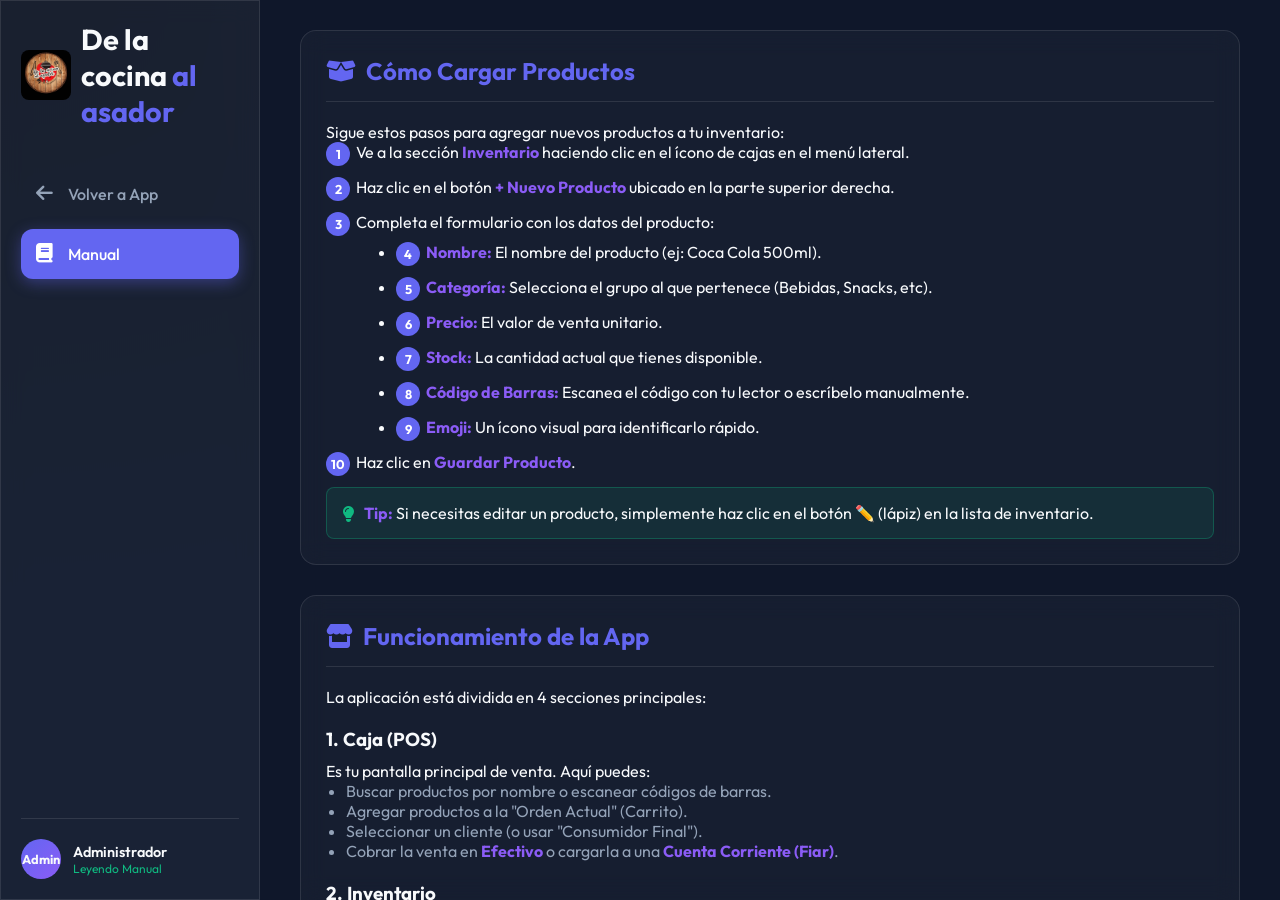
==== manual.html @ 04a10023 "Add files via upload" ====
<!DOCTYPE html>
<html lang="es">

<head>
    <meta charset="UTF-8">
    <meta name="viewport" content="width=device-width, initial-scale=1.0">
    <title>Manual de Usuario - De la cocina al asador</title>
    <!-- Fonts -->
    <link rel="preconnect" href="https://fonts.googleapis.com">
    <link rel="preconnect" href="https://fonts.gstatic.com" crossorigin>
    <link href="https://fonts.googleapis.com/css2?family=Outfit:wght@300;400;500;600;700&display=swap" rel="stylesheet">
    <!-- Icons -->
    <link rel="stylesheet" href="https://cdnjs.cloudflare.com/ajax/libs/font-awesome/6.4.0/css/all.min.css">
    <link rel="stylesheet" href="style.css">
    <style>
        .manual-container {
            padding: 30px;
            max-width: 1000px;
            margin: 0 auto;
            overflow-y: auto;
            height: 100vh;
        }

        .manual-section {
            background: rgba(255, 255, 255, 0.03);
            border: 1px solid var(--glass-border);
            border-radius: 16px;
            padding: 25px;
            margin-bottom: 30px;
        }

        .manual-header {
            margin-bottom: 20px;
            padding-bottom: 15px;
            border-bottom: 1px solid var(--glass-border);
        }

        .manual-header h2 {
            display: flex;
            align-items: center;
            gap: 10px;
            color: var(--primary-color);
        }

        .step-list {
            list-style: none;
            counter-reset: manual-counter;
        }

        .step-list li {
            position: relative;
            padding-left: 30px;
            margin-bottom: 15px;
            color: var(--text-main);
        }

        .step-list li::before {
            counter-increment: manual-counter;
            content: counter(manual-counter);
            position: absolute;
            left: 0;
            top: 0;
            width: 24px;
            height: 24px;
            background: var(--primary-color);
            color: white;
            border-radius: 50%;
            display: flex;
            align-items: center;
            justify-content: center;
            font-size: 0.8rem;
            font-weight: bold;
        }

        h3 {
            color: var(--text-main);
            margin-top: 20px;
            margin-bottom: 10px;
        }

        strong {
            color: var(--accent-color);
        }

        .back-btn {
            display: inline-flex;
            align-items: center;
            gap: 8px;
            padding: 10px 20px;
            background: var(--glass-bg);
            border: 1px solid var(--glass-border);
            border-radius: 8px;
            color: var(--text-main);
            text-decoration: none;
            margin-bottom: 20px;
            transition: all 0.3s;
        }

        .back-btn:hover {
            background: var(--primary-color);
            border-color: var(--primary-color);
        }

        .tip-box {
            background: rgba(16, 185, 129, 0.1);
            border: 1px solid rgba(16, 185, 129, 0.3);
            border-radius: 8px;
            padding: 15px;
            margin-top: 15px;
            display: flex;
            gap: 10px;
        }

        .tip-box i {
            color: var(--success-color);
            margin-top: 3px;
        }

        .alert-box {
            background: rgba(239, 68, 68, 0.1);
            border: 1px solid rgba(239, 68, 68, 0.3);
            border-radius: 8px;
            padding: 15px;
            margin-top: 15px;
            display: flex;
            gap: 10px;
        }

        .alert-box i {
            color: #ef4444;
            margin-top: 3px;
        }
    </style>
</head>

<body>

    <div class="app-container">
        <!-- Sidebar Navigation (Simplified for Manual) -->
        <nav class="sidebar glass">
            <div class="logo">
                <img src="Logo de De la cocina al asador.png" alt="De la cocina al asador Logo" class="logo-img">
                <h2>De la cocina <span class="highlight">al asador</span></h2>
            </div>

            <ul class="nav-links">
                <li onclick="window.location.href='index.html'">
                    <i class="fa-solid fa-arrow-left"></i>
                    <span>Volver a App</span>
                </li>
                <li class="active">
                    <i class="fa-solid fa-book"></i>
                    <span>Manual</span>
                </li>
            </ul>

            <div class="user-profile">
                <div class="avatar">Admin</div>
                <div class="info">
                    <span class="name">Administrador</span>
                    <span class="status">Leyendo Manual</span>
                </div>
            </div>
        </nav>

        <!-- Main Content Area -->
        <main class="main-content" style="padding: 0;">
            <div class="manual-container custom-scroll">

                <!-- Section 1: Cargar Productos -->
                <div class="manual-section glass">
                    <div class="manual-header">
                        <h2><i class="fa-solid fa-box-open"></i> Cómo Cargar Productos</h2>
                    </div>
                    <p>Sigue estos pasos para agregar nuevos productos a tu inventario:</p>
                    <ol class="step-list">
                        <li>Ve a la sección <strong>Inventario</strong> haciendo clic en el ícono de cajas en el menú
                            lateral.</li>
                        <li>Haz clic en el botón <strong>+ Nuevo Producto</strong> ubicado en la parte superior derecha.
                        </li>
                        <li>Completa el formulario con los datos del producto:
                            <ul
                                style="list-style: disc; margin-left: 40px; margin-top: 10px; color: var(--text-muted);">
                                <li><strong>Nombre:</strong> El nombre del producto (ej: Coca Cola 500ml).</li>
                                <li><strong>Categoría:</strong> Selecciona el grupo al que pertenece (Bebidas, Snacks,
                                    etc).</li>
                                <li><strong>Precio:</strong> El valor de venta unitario.</li>
                                <li><strong>Stock:</strong> La cantidad actual que tienes disponible.</li>
                                <li><strong>Código de Barras:</strong> Escanea el código con tu lector o escríbelo
                                    manualmente.</li>
                                <li><strong>Emoji:</strong> Un ícono visual para identificarlo rápido.</li>
                            </ul>
                        </li>
                        <li>Haz clic en <strong>Guardar Producto</strong>.</li>
                    </ol>
                    <div class="tip-box">
                        <i class="fa-solid fa-lightbulb"></i>
                        <p><strong>Tip:</strong> Si necesitas editar un producto, simplemente haz clic en el botón ✏️
                            (lápiz) en la lista de inventario.</p>
                    </div>
                </div>

                <!-- Section 2: Funcionamiento General -->
                <div class="manual-section glass">
                    <div class="manual-header">
                        <h2><i class="fa-solid fa-store"></i> Funcionamiento de la App</h2>
                    </div>
                    <p>La aplicación está dividida en 4 secciones principales:</p>

                    <h3>1. Caja (POS)</h3>
                    <p>Es tu pantalla principal de venta. Aquí puedes:</p>
                    <ul style="list-style: disc; margin-left: 20px; color: var(--text-muted); margin-bottom: 15px;">
                        <li>Buscar productos por nombre o escanear códigos de barras.</li>
                        <li>Agregar productos a la "Orden Actual" (Carrito).</li>
                        <li>Seleccionar un cliente (o usar "Consumidor Final").</li>
                        <li>Cobrar la venta en <strong>Efectivo</strong> o cargarla a una <strong>Cuenta Corriente
                                (Fiar)</strong>.</li>
                    </ul>

                    <h3>2. Inventario</h3>
                    <p>Administra todos tus productos, controla el stock y actualiza precios.</p>

                    <h3>3. Ventas</h3>
                    <p>Revisa el historial de todas las transacciones realizadas. Puedes exportar esta información a
                        Excel para tu contabilidad.</p>

                    <h3>4. Clientes</h3>
                    <p>Gestiona tu lista de clientes y sus deudas. Aquí puedes ver quién te debe dinero y registrar los
                        pagos (saldar deuda).</p>
                </div>

                <!-- Section 3: Lector de Códigos de Barras -->
                <div class="manual-section glass">
                    <div class="manual-header">
                        <h2><i class="fa-solid fa-barcode"></i> Conectar y Usar Lector de Códigos</h2>
                    </div>

                    <h3>Configuración Inicial</h3>
                    <p>De la cocina al asador es compatible con la mayoría de lectores USB y Bluetooth. Funcionan como un "teclado",
                        escribiendo automáticamente los números del código.</p>

                    <strong style="display:block; margin-top: 15px;">Paso 1: Conectar</strong>
                    <p>Conecta el lector a un puerto USB de tu computadora. Windows lo reconocerá automáticamente.
                        Debería hacer un "beep" de confirmación.</p>

                    <strong style="display:block; margin-top: 15px;">Paso 2: Asignar Códigos</strong>
                    <p>Para que el sistema reconozca tus productos, debes guardarles su código de barras primero:</p>
                    <ol class="step-list">
                        <li>Ve a <strong>Inventario</strong> > <strong>Nuevo Producto</strong> (o editar uno existente).
                        </li>
                        <li>Haz clic en el campo "Código de Barras".</li>
                        <li>Escanea el producto con el lector. El número aparecerá automáticamente.</li>
                        <li>Guarda el producto.</li>
                    </ol>

                    <h3>Cómo Vender con el Lector</h3>
                    <ol class="step-list">
                        <li>Ve a la sección <strong>Caja</strong>.</li>
                        <li>Asegúrate de estar en la pantalla principal. Puedes hacer clic en el campo que dice
                            "Escanear código de barras...", aunque el sistema suele detectarlo solo.</li>
                        <li>¡Apunta y dispara! Escanea los productos que el cliente trae.</li>
                        <li>Se agregarán automáticamente al carrito a la derecha.</li>
                        <li>Si un producto no está cargado, el borde se pondrá rojo para avisarte.</li>
                    </ol>

                    <div class="alert-box">
                        <i class="fa-solid fa-triangle-exclamation"></i>
                        <div>
                            <strong>Problemas comunes:</strong>
                            <p>Si el lector no escribe nada, asegúrete de que esté bien conectado. Abre un Bloc de Notas
                                y prueba escanear allí. Si aparecen números, el lector funciona bien.</p>
                        </div>
                    </div>
                </div>

            </div>
        </main>
    </div>

</body>

</html>
---- style.css ----
:root {
    --bg-dark: #0f172a;
    --bg-darker: #020617;
    --glass-bg: rgba(30, 41, 59, 0.7);
    --glass-border: rgba(255, 255, 255, 0.1);
    --primary-color: #6366f1;
    /* Indigo */
    --accent-color: #8b5cf6;
    /* Violet */
    --success-color: #10b981;
    --text-main: #f8fafc;
    --text-muted: #94a3b8;
    --card-hover: rgba(255, 255, 255, 0.05);
    --font-main: 'Outfit', sans-serif;
}

* {
    margin: 0;
    padding: 0;
    box-sizing: border-box;
}

body {
    font-family: var(--font-main);
    background-color: var(--bg-dark);

    background-image:
        radial-gradient(at 0% 0%, hsla(253, 16%, 7%, 1) 0, transparent 50%),
        radial-gradient(at 50% 0%, hsla(225, 39%, 30%, 1) 0, transparent 50%),
        radial-gradient(at 100% 0%, hsla(339, 49%, 30%, 1) 0, transparent 50%);
    color: var(--text-main);
    height: 100vh;
    overflow: hidden;
}

@media (max-width: 900px) {
    body {
        height: 100vh !important;
        overflow: hidden !important;
    }

    .app-container {
        height: 100vh !important;
    }

    .main-content {
        overflow: hidden !important;
        height: 100vh !important;
    }

    section {
        height: 100% !important;
        min-height: 0 !important;
    }

    section.active-section {
        overflow-y: auto !important;
        -webkit-overflow-scrolling: touch;
        padding-bottom: 40px;
    }

    #cash-closure {
        overflow-y: auto !important;
    }

    #cash-closure .table-container {
        flex: none !important;
        min-height: auto !important;
        overflow-y: visible !important;
        overflow-x: auto !important;
    }

    #cash-closure::-webkit-scrollbar {
        width: 10px;
    }

    #cash-closure::-webkit-scrollbar-thumb {
        background: rgba(255, 255, 255, 0.18);
        border-radius: 10px;
    }
}

/* --- Layout --- */
.app-container {
    display: flex;
    height: 100vh;
    width: 100vw;
}

/* --- Glass Effect Utility --- */
.glass {
    background: var(--glass-bg);
    backdrop-filter: blur(12px);
    -webkit-backdrop-filter: blur(12px);
    border: 1px solid var(--glass-border);
}

.glass-card-small {
    background: rgba(255, 255, 255, 0.05);
    backdrop-filter: blur(5px);
    border: 1px solid var(--glass-border);
    padding: 15px;
    border-radius: 12px;
    display: flex;
    flex-direction: column;
    align-items: center;
    justify-content: center;
}

/* --- Sidebar --- */
.sidebar {
    width: 260px;
    height: 100%;
    display: flex;
    flex-direction: column;
    padding: 20px;
    border-right: 1px solid var(--glass-border);
    z-index: 10;
    flex-shrink: 0;
}

.logo {
    display: flex;
    align-items: center;
    gap: 10px;
    margin-bottom: 40px;
    font-size: 1.2rem;
}

.logo-img {
    height: 50px;
    width: auto;
    border-radius: 8px;
    object-fit: contain;
}

.neon-icon {
    color: var(--primary-color);
    text-shadow: 0 0 10px var(--primary-color);
    font-size: 1.5rem;
}

.highlight {
    color: var(--primary-color);
    font-weight: 700;
}

.nav-links {
    list-style: none;
    flex: 1;
}

.nav-links li {
    padding: 15px;
    margin-bottom: 10px;
    border-radius: 12px;
    cursor: pointer;
    transition: all 0.3s ease;
    display: flex;
    align-items: center;
    gap: 15px;
    color: var(--text-muted);
    font-weight: 500;
}

.nav-links li:hover,
.nav-links li.active {
    background: var(--primary-color);
    color: white;
    box-shadow: 0 4px 15px rgba(99, 102, 241, 0.4);
}

.nav-links li i {
    font-size: 1.2rem;
}

.user-profile {
    display: flex;
    align-items: center;
    gap: 12px;
    padding-top: 20px;
    border-top: 1px solid var(--glass-border);
}

.avatar {
    width: 40px;
    height: 40px;
    background: linear-gradient(135deg, var(--primary-color), var(--accent-color));
    border-radius: 50%;
    display: flex;
    align-items: center;
    justify-content: center;
    font-size: 0.8rem;
    font-weight: bold;
}

.info {
    display: flex;
    flex-direction: column;
}

.info .name {
    font-size: 0.9rem;
    font-weight: 600;
}

.info .status {
    font-size: 0.75rem;
    color: var(--success-color);
}

/* --- Main Content --- */
.main-content {
    flex: 1;
    position: relative;
    overflow: hidden;
    padding: 20px;
    display: flex;
    flex-direction: column;
    background-color: var(--bg-dark);
}

section {
    display: none;
    height: 100%;
    flex-direction: column;
    animation: fadeIn 0.4s ease-in-out;
}

section.active-section {
    display: flex;
}

/* Ensure hidden sections are definitely hidden (redundant but safe) */
.hidden-section {
    display: none !important;
}

@keyframes fadeIn {
    from {
        opacity: 0;
        transform: translateY(10px);
    }

    to {
        opacity: 1;
        transform: translateY(0);
    }
}

/* --- Top Bar --- */
.top-bar {
    display: flex;
    justify-content: space-between;
    align-items: center;
    padding: 15px 25px;
    border-radius: 16px;
    margin-bottom: 20px;
}

.header-left {
    display: flex;
    flex-direction: column;
    gap: 10px;
}

.action-buttons {
    display: flex;
    flex-wrap: wrap;
    gap: 10px;
}

.cash-closure-grid {
    display: grid;
    grid-template-columns: 1fr 1fr;
    gap: 18px;
}

@media (max-width: 900px) {
    .cash-closure-grid {
        grid-template-columns: 1fr;
    }
}

.closure-summary {
    display: flex;
    flex-direction: column;
    gap: 10px;
}

.closure-row {
    display: flex;
    justify-content: space-between;
    gap: 14px;
    padding: 8px 10px;
    border-radius: 10px;
    background: rgba(255, 255, 255, 0.04);
    border: 1px solid rgba(255, 255, 255, 0.06);
}

.client-credit-history {
    margin-bottom: 12px;
    padding: 12px;
    border-radius: 12px;
    background: rgba(255, 255, 255, 0.04);
    border: 1px solid rgba(255, 255, 255, 0.08);
}

.client-credit-history h4 {
    font-size: 0.9rem;
    margin-bottom: 8px;
    color: var(--text-main);
}

.client-credit-history .credit-sale {
    padding: 8px 10px;
    border-radius: 10px;
    background: rgba(0, 0, 0, 0.18);
    border: 1px solid rgba(255, 255, 255, 0.06);
    margin-bottom: 8px;
}

.client-credit-history .credit-sale:last-child {
    margin-bottom: 0;
}

.client-credit-history .credit-sale .meta {
    display: flex;
    justify-content: space-between;
    gap: 10px;
    color: var(--text-muted);
    font-size: 0.75rem;
    margin-bottom: 4px;
}

.client-credit-history .credit-sale .items {
    font-size: 0.8rem;
    color: var(--text-main);
}

.btn-small {
    background: rgba(255, 255, 255, 0.1);
    border: 1px solid var(--glass-border);
    color: var(--text-main);
    padding: 5px 12px;
    border-radius: 6px;
    cursor: pointer;
    font-size: 0.8rem;
    display: flex;
    align-items: center;
    gap: 6px;
    transition: all 0.2s;
}

.btn-small:hover {
    background: var(--primary-color);
    border-color: var(--primary-color);
}

.search-bar {
    background: rgba(255, 255, 255, 0.05);
    border-radius: 8px;
    padding: 8px 15px;
    display: flex;
    align-items: center;
    width: 400px;
}

.search-bar i {
    color: var(--text-muted);
    margin-right: 10px;
}

.search-bar input {
    background: transparent;
    border: none;
    color: var(--text-main);
    width: 100%;
    outline: none;
    font-family: var(--font-main);
    font-size: 1rem;
}

/* Barcode Scanner */
.barcode-scanner {
    background: rgba(139, 92, 246, 0.1);
    border: 2px solid rgba(139, 92, 246, 0.3);
    border-radius: 8px;
    padding: 8px 15px;
    display: flex;
    align-items: center;
    width: 300px;
    transition: all 0.3s ease;
}

.barcode-scanner:focus-within {
    border-color: var(--accent-color);
    box-shadow: 0 0 15px rgba(139, 92, 246, 0.3);
}

.barcode-scanner i {
    color: var(--accent-color);
    margin-right: 10px;
    font-size: 1.1rem;
}

.barcode-scanner input {
    background: transparent;
    border: none;
    color: var(--text-main);
    width: 100%;
    outline: none;
    font-family: var(--font-main);
    font-size: 1rem;
}

.barcode-scanner input::placeholder {
    color: rgba(139, 92, 246, 0.6);
}

.date-time {
    font-weight: 600;
    color: var(--text-muted);
}

/* --- POS Layout --- */
.pos-layout {
    display: flex;
    gap: 20px;
    flex: 1;
    /* Fill remaining space */
    min-height: 0;
    /* Allow scrolling inside children */
    overflow: hidden;
}

/* --- Products Grid --- */
.products-grid-container {
    flex: 2;
    display: flex;
    flex-direction: column;
    min-width: 0;
    /* Flexbox text overflow fix */
}

.category-tabs {
    display: flex;
    gap: 10px;
    margin-bottom: 15px;
    overflow-x: auto;
    padding-bottom: 5px;
}

.category-tabs .tab {
    background: rgba(255, 255, 255, 0.05);
    border: 1px solid var(--glass-border);
    color: var(--text-muted);
    padding: 8px 16px;
    border-radius: 20px;
    cursor: pointer;
    font-family: var(--font-main);
    transition: all 0.2s;
    white-space: nowrap;
}

.category-tabs .tab.active,
.category-tabs .tab:hover {
    background: var(--primary-color);
    color: white;
    border-color: var(--primary-color);
}

.products-grid {
    flex: 1;
    /* Fill remaining space in grid container */
    display: grid;
    grid-template-columns: repeat(auto-fill, minmax(160px, 1fr));
    gap: 15px;
    overflow-y: auto;
    padding-right: 5px;
    padding-bottom: 20px;
}

.product-card {
    background: rgba(255, 255, 255, 0.03);
    border: 1px solid var(--glass-border);
    border-radius: 16px;
    padding: 15px;
    display: flex;
    flex-direction: column;
    align-items: center;
    cursor: pointer;
    transition: all 0.2s ease;
    position: relative;
    overflow: visible;
    min-height: 240px;
    justify-content: flex-start;
}

.product-card:hover {
    background: rgba(255, 255, 255, 0.08);
    transform: translateY(-5px);
    box-shadow: 0 10px 20px rgba(0, 0, 0, 0.2);
    border-color: var(--primary-color);
}

.product-emoji {
    font-size: 3rem;
    margin-bottom: 8px;
    flex-shrink: 0;
}

.product-info {
    text-align: center;
    width: 100%;
    display: flex;
    flex-direction: column;
    gap: 6px;
}

.product-name {
    font-weight: 600;
    font-size: 0.95rem;
    /* Allow text wrap */
    white-space: normal;
    display: -webkit-box;
    -webkit-line-clamp: 2;
    line-clamp: 2;
    /* Show max 2 lines */
    -webkit-box-orient: vertical;
    overflow: hidden;
    line-height: 1.2;
    max-height: 2.4em;
}

.product-price {
    color: var(--success-color);
    font-weight: 700;
    font-size: 1.1rem;
    margin: 4px 0;
    flex-shrink: 0;
}

.product-stock {
    font-size: 0.75rem;
    color: var(--text-muted);
    flex-shrink: 0;
}

/* --- Cart --- */
.current-order {
    flex: 1;
    min-width: 320px;
    max-width: 450px;
    border-radius: 16px;
    padding: 20px;
    display: flex;
    flex-direction: column;
    overflow: hidden;
    /* Contain inner scroll */
}

.current-order h3 {
    margin-bottom: 15px;
    font-weight: 600;
    border-bottom: 1px solid var(--glass-border);
    padding-bottom: 10px;
}

.order-items {
    flex: 1;
    overflow-y: auto;
    margin-bottom: 15px;
}

.cart-item {
    display: flex;
    justify-content: space-between;
    align-items: center;
    background: rgba(255, 255, 255, 0.03);
    padding: 10px;
    border-radius: 10px;
    margin-bottom: 10px;
    animation: slideIn 0.3s ease;
}

@keyframes slideIn {
    from {
        opacity: 0;
        transform: translateX(-10px);
    }

    to {
        opacity: 1;
        transform: translateX(0);
    }
}

.cart-item-info {
    flex: 1;
}

.cart-item-name {
    display: block;
    font-weight: 500;
    font-size: 0.9rem;
}

.cart-item-price {
    font-size: 0.8rem;
    color: var(--text-muted);
}

.cart-item-controls {
    display: flex;
    align-items: center;
    gap: 8px;
}

.btn-qty {
    background: rgba(255, 255, 255, 0.1);
    border: none;
    color: white;
    width: 24px;
    height: 24px;
    border-radius: 6px;
    cursor: pointer;
    display: flex;
    align-items: center;
    justify-content: center;
}

.btn-qty:hover {
    background: var(--primary-color);
}

.btn-remove {
    background: rgba(239, 68, 68, 0.2);
    color: #ef4444;
}

.btn-remove:hover {
    background: #ef4444;
    color: white;
}

.order-summary {
    background: rgba(0, 0, 0, 0.2);
    border-radius: 12px;
    padding: 15px;
}

.summary-row {
    display: flex;
    justify-content: space-between;
    margin-bottom: 8px;
    font-size: 0.9rem;
    color: var(--text-muted);
}

.summary-row.total {
    font-size: 1.2rem;
    font-weight: 700;
    color: var(--text-main);
    margin-top: 10px;
    border-top: 1px dashed var(--glass-border);
    padding-top: 10px;
}

.btn-checkout {
    width: 100%;
    margin-top: 15px;
    padding: 12px;
    background: var(--success-color);
    border: none;
    border-radius: 10px;
    color: white;
    font-weight: 600;
    font-size: 1rem;
    cursor: pointer;
    transition: transform 0.2s;
    display: flex;
    align-items: center;
    justify-content: center;
    gap: 8px;
}

.btn-checkout:hover {
    transform: scale(1.02);
    box-shadow: 0 0 15px rgba(16, 185, 129, 0.4);
}

.empty-cart-msg {
    display: flex;
    flex-direction: column;
    align-items: center;
    justify-content: center;
    height: 100%;
    color: var(--text-muted);
    opacity: 0.6;
}

.empty-cart-msg i {
    font-size: 3rem;
    margin-bottom: 10px;
}

/* --- Styled Tables --- */
.table-container {
    flex: 1;
    min-height: 0;
    border-radius: 16px;
    overflow: auto;
}

.styled-table {
    width: 100%;
    border-collapse: collapse;
}

.styled-table thead tr {
    background-color: rgba(255, 255, 255, 0.05);
    text-align: left;
}

.styled-table th,
.styled-table td {
    padding: 15px 20px;
}

.styled-table th {
    font-weight: 600;
    color: var(--text-muted);
    font-size: 0.9rem;
}

.styled-table tbody tr {
    border-bottom: 1px solid rgba(255, 255, 255, 0.05);
    transition: background 0.2s;
}

.styled-table tbody tr:hover {
    background-color: rgba(255, 255, 255, 0.02);
}

/* Ensure actions column is wide enough and visible */
.styled-table td:last-child {
    white-space: nowrap;
    min-width: 140px;
    text-align: right;
}

/* --- Modals and Forms --- */
.modal {
    display: none;
    position: fixed;
    z-index: 100;
    left: 0;
    top: 0;
    width: 100%;
    height: 100%;
    background-color: rgba(0, 0, 0, 0.6);
    backdrop-filter: blur(5px);
    align-items: center;
    justify-content: center;
}

.modal-content {
    background: #1e293b;
    border-radius: 16px;
    padding: 30px;
    width: 400px;
    position: relative;
    box-shadow: 0 20px 50px rgba(0, 0, 0, 0.5);
    animation: zoomIn 0.3s;
}

@keyframes zoomIn {
    from {
        transform: scale(0.9);
        opacity: 0;
    }

    to {
        transform: scale(1);
        opacity: 1;
    }
}

.close-modal {
    position: absolute;
    right: 20px;
    top: 20px;
    font-size: 1.5rem;
    cursor: pointer;
    color: var(--text-muted);
}

.form-group {
    margin-bottom: 15px;
}

.form-group label {
    display: block;
    margin-bottom: 8px;
    font-size: 0.9rem;
    color: var(--text-muted);
}

.form-group input,
.form-group select {
    width: 100%;
    padding: 12px;
    background: rgba(255, 255, 255, 0.05);
    border: 1px solid var(--glass-border);
    border-radius: 8px;
    color: white;
    font-family: var(--font-main);
    outline: none;
}

.form-group input:focus,
.form-group select:focus {
    border-color: var(--primary-color);
}

.btn-primary {
    background: var(--primary-color);
    color: white;
    border: none;
    padding: 10px 20px;
    border-radius: 8px;
    cursor: pointer;
    font-weight: 500;
    font-family: var(--font-main);
    transition: all 0.2s;
}

.btn-primary:hover {
    background: var(--accent-color);
}

.full-width {
    width: 100%;
}

.btn-edit {
    background: rgba(99, 102, 241, 0.1);
    color: #6366f1;
    border: 1px solid rgba(99, 102, 241, 0.3);
    padding: 5px 10px;
    border-radius: 6px;
    cursor: pointer;
    margin-right: 5px;
}

.btn-edit:hover {
    background: rgba(99, 102, 241, 0.2);
}

.btn-danger {
    background: rgba(239, 68, 68, 0.1);
    color: #ef4444;
    border: 1px solid rgba(239, 68, 68, 0.3);
    padding: 5px 10px;
    border-radius: 6px;
    cursor: pointer;
}

.btn-danger:hover {
    background: rgba(239, 68, 68, 0.2);
}

/* --- Scrollbar --- */
.custom-scroll::-webkit-scrollbar {
    width: 6px;
    height: 6px;
}

.custom-scroll::-webkit-scrollbar-track {
    background: rgba(255, 255, 255, 0.02);
}

.custom-scroll::-webkit-scrollbar-thumb {
    background: rgba(255, 255, 255, 0.1);
    border-radius: 10px;
}

.custom-scroll::-webkit-scrollbar-thumb:hover {
    background: rgba(255, 255, 255, 0.2);
}

/* Stats */
.stats-cards {
    display: flex;
    gap: 15px;
}

.stat-card h4 {
    font-size: 0.8rem;
    color: var(--text-muted);
    margin-bottom: 5px;
}

.stat-card span {
    font-size: 1.2rem;
    font-weight: 700;
    color: var(--primary-color);
}

/* Mobile Floating Cart Btn (Hidden on desktop) */
.mobile-cart-btn {
    display: none;
    position: fixed;
    bottom: 20px;
    left: 5%;
    width: 90%;
    background: var(--primary-color);
    color: white;
    padding: 15px;
    border-radius: 12px;
    border: none;
    box-shadow: 0 10px 30px rgba(99, 102, 241, 0.4);
    z-index: 200;
    align-items: center;
    justify-content: space-between;
    font-weight: 600;
    font-size: 1rem;
    cursor: pointer;
    animation: slideUp 0.3s ease;
}

@keyframes slideUp {
    from {
        transform: translateY(100px);
        opacity: 0;
    }

    to {
        transform: translateY(0);
        opacity: 1;
    }
}

.cart-btn-info {
    display: flex;
    align-items: center;
    gap: 10px;
}

.cart-header-mobile {
    display: none;
    justify-content: space-between;
    align-items: center;
    margin-bottom: 20px;
    border-bottom: 1px solid var(--glass-border);
    padding-bottom: 10px;
}

.btn-close-cart {
    background: rgba(255, 255, 255, 0.1);
    border: none;
    color: white;
    width: 30px;
    height: 30px;
    border-radius: 50%;
    cursor: pointer;
}

/* --- Responsive Design --- */
@media (max-width: 1024px) {
    .sidebar {
        width: 80px;
        padding: 15px 10px;
    }

    .logo h2,
    .nav-links li span,
    .user-profile .info {
        display: none;
    }

    .logo {
        justify-content: center;
        margin-bottom: 30px;
    }

    .nav-links li {
        justify-content: center;
        padding: 15px;
    }

    .user-profile {
        justify-content: center;
    }

    .pos-layout {
        gap: 15px;
    }

    .current-order {
        min-width: 280px;
    }
}

@media (max-width: 768px) {
    .app-container {
        flex-direction: column;
    }

    .sidebar {
        width: 100%;
        height: auto;
        flex-direction: row;
        justify-content: space-between;
        align-items: center;
        padding: 10px 20px;
        border-right: none;
        border-bottom: 1px solid var(--glass-border);
    }

    .logo {
        margin-bottom: 0;
    }

    .logo h2 {
        display: block;
        font-size: 1.2rem;
    }

    .nav-links {
        display: flex;
        flex: 0;
        gap: 10px;
    }

    .nav-links li {
        padding: 10px;
        margin-bottom: 0;
    }

    .user-profile {
        display: none;
    }

    .main-content {
        padding: 10px;
    }

    .top-bar {
        padding: 5px 10px;
        margin-bottom: 5px;
        gap: 5px;
    }

    .search-bar {
        padding: 5px 10px;
        font-size: 0.9rem;
    }

    .date-time {
        display: none;
    }

    /* Hide clock on mobile to save space */

    .header-left {
        width: 100%;
    }

    .action-buttons {
        justify-content: space-between;
    }

    .search-bar {
        width: 100%;
    }

    .pos-layout {
        position: relative;
    }

    .products-grid-container {
        flex: 1;
        padding-bottom: 80px;
        /* Space for floating button */
        height: auto;
    }

    .products-grid {
        grid-template-columns: repeat(auto-fill, minmax(130px, 1fr));
        padding-bottom: 20px;
    }

    .mobile-cart-btn {
        display: flex;
    }

    /* Cart Panel as Modal/Bottom Sheet */
    .current-order {
        display: none;
        /* Hidden by default */
        position: fixed;
        bottom: 0;
        left: 0;
        top: 0;
        width: 100%;
        height: 100vh;
        max-height: none;
        z-index: 300;
        background: #0f172a;
        /* Full bg */
        padding: 20px;
        flex-direction: column;
        border-radius: 0;
        margin: 0;
    }

    .current-order.open {
        display: flex;
        animation: slideInUp 0.3s ease;
    }

    @keyframes slideInUp {
        from {
            transform: translateY(100%);
        }

        to {
            transform: translateY(0);
        }
    }

    .cart-header-mobile {
        display: flex;
    }

    .desktop-cart-title {
        display: none;
    }

    .current-order h3 {
        margin: 0;
        border: none;
    }

    .btn-checkout {
        margin-top: 5px;
        padding: 8px;
        font-size: 0.9rem;
    }

    .summary-row {
        font-size: 0.8rem;
        margin-bottom: 2px;
    }

    .summary-row.total {
        font-size: 1rem;
        padding-top: 5px;
        margin-top: 5px;
    }

    /* Adjust Modal */
    .modal-content {
        width: 90%;
        max-height: 90vh;
        overflow-y: auto;
    }
}

@media (max-width: 480px) {
    .products-grid {
        grid-template-columns: repeat(2, 1fr);
        gap: 8px;
    }

    .product-card {
        padding: 6px;
        min-height: 130px;
        /* Reduced significant height */
    }

    .product-emoji {
        font-size: 1.5rem;
        margin-bottom: 2px;
    }

    .product-name {
        font-size: 0.8rem;
        line-height: 1.15;
        -webkit-line-clamp: 2;
        display: -webkit-box;
        -webkit-box-orient: vertical;
        overflow: hidden;
        text-overflow: ellipsis;
        max-height: 2.3em;
    }

    .product-price {
        font-size: 0.95rem;
        margin: 2px 0;
    }

    .product-stock {
        font-size: 0.65rem;
    }
}

/* Badges */
.badge {
    padding: 4px 8px;
    border-radius: 4px;
    font-size: 0.75rem;
    font-weight: 600;
    text-transform: uppercase;
}

.badge-cash {
    background: rgba(16, 185, 129, 0.2);
    color: #10b981;
    border: 1px solid rgba(16, 185, 129, 0.3);
}

.badge-credit {
    background: rgba(139, 92, 246, 0.2);
    color: #8b5cf6;
    border: 1px solid rgba(139, 92, 246, 0.3);
}

.badge-transfer {
    background: rgba(99, 102, 241, 0.2);
    color: #6366f1;
    border: 1px solid rgba(99, 102, 241, 0.3);
}

.client-select-input {
    width: 100%;
    padding: 10px;
    border-radius: 8px;
    border: 1px solid var(--glass-border);
    background-color: #1e293b;
    /* Solid dark background */
    color: #f8fafc;
    /* Bright white text */
    font-family: var(--font-main);
    font-size: 0.95rem;
    /* Slightly larger text */
    outline: none;
    cursor: pointer;
    appearance: none;
    /* Remove default arrow to style cleaner if needed, but standard is fine */
}

.client-select-input option {
    background-color: #1e293b;
    color: white;
    padding: 10px;
}

.client-select-input:focus {
    border-color: var(--primary-color);
    background-color: #0f172a;
    /* Even darker on focus */
}
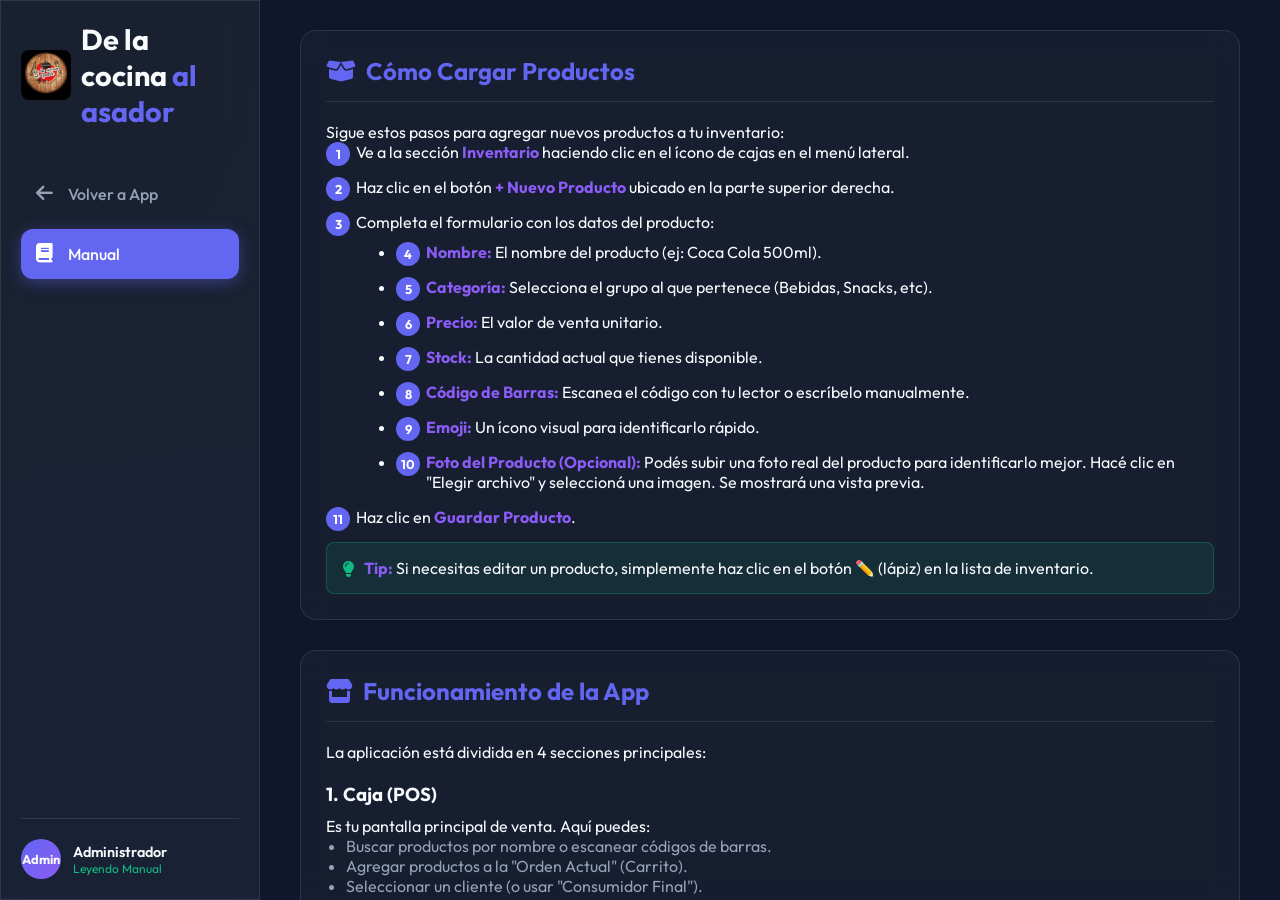
==== commit 98b80bc7: "Add files via upload" ====
--- a/manual.html
+++ b/manual.html
@@ -144,11 +144,11 @@
             </div>
 
             <ul class="nav-links">
-                <li onclick="window.location.href='index.html'">
+                <li onclick="window.location.href='index.html'" title="Volver a la App">
                     <i class="fa-solid fa-arrow-left"></i>
                     <span>Volver a App</span>
                 </li>
-                <li class="active">
+                <li class="active" title="Manual de Uso">
                     <i class="fa-solid fa-book"></i>
                     <span>Manual</span>
                 </li>
@@ -189,6 +189,7 @@
                                 <li><strong>Código de Barras:</strong> Escanea el código con tu lector o escríbelo
                                     manualmente.</li>
                                 <li><strong>Emoji:</strong> Un ícono visual para identificarlo rápido.</li>
+                                <li><strong>Foto del Producto (Opcional):</strong> Podés subir una foto real del producto para identificarlo mejor. Hacé clic en "Elegir archivo" y seleccioná una imagen. Se mostrará una vista previa.</li>
                             </ul>
                         </li>
                         <li>Haz clic en <strong>Guardar Producto</strong>.</li>
@@ -215,10 +216,11 @@
                         <li>Seleccionar un cliente (o usar "Consumidor Final").</li>
                         <li>Cobrar la venta en <strong>Efectivo</strong> o cargarla a una <strong>Cuenta Corriente
                                 (Fiar)</strong>.</li>
+                        <li>Hacé clic en la <strong>foto</strong> de cualquier producto para verla en grande.</li>
                     </ul>
 
                     <h3>2. Inventario</h3>
-                    <p>Administra todos tus productos, controla el stock y actualiza precios.</p>
+                    <p>Administra todos tus productos, controla el stock y actualiza precios. Hacé clic en las fotos de los productos para verlas ampliadas.</p>
 
                     <h3>3. Ventas</h3>
                     <p>Revisa el historial de todas las transacciones realizadas. Puedes exportar esta información a
@@ -273,6 +275,41 @@
                     </div>
                 </div>
 
+                <!-- Section 4: Venta por Peso -->
+                <div class="manual-section glass">
+                    <div class="manual-header">
+                        <h2><i class="fa-solid fa-weight-scale"></i> Venta por Peso (Balanza)</h2>
+                    </div>
+
+                    <h3>Crear productos por peso</h3>
+                    <ol class="step-list">
+                        <li>En <strong>Inventario → + Nuevo Producto</strong>, elegí <strong>"Por peso (kg)"</strong> en Tipo de Venta.</li>
+                        <li>Completá nombre, categoría (Carnes, Fiambres, Verduras) y <strong>Precio por kg</strong>. Stock se ignora.</li>
+                        <li>Guardalo. En la grilla del POS se ve con badge <strong>⚖️ Por kg</strong> y precio/kg.</li>
+                    </ol>
+
+                    <h3>Vender al toque (sin escribir nada)</h3>
+                    <ol class="step-list">
+                        <li>En el POS, tocá el producto (ej: Costillas de Cerdo). Se abre el modal con nombre y precio/kg ya cargados, solo para ingresar peso.</li>
+                        <li>Ingresá el peso en kg (ej: <strong>1.500</strong>). El total se calcula solo.</li>
+                        <li>Tocá <strong>Agregar al Carrito</strong>. En el carrito se ve: <em>"Costillas de Cerdo (1.500 kg x $2.500,00)"</em>.</li>
+                    </ol>
+
+                    <h3>Modo Balanza (USB OTG)</h3>
+                    <p>Conectá cualquier balanza que funcione como teclado HID por USB OTG:</p>
+                    <ol class="step-list">
+                        <li>En el POS, tocá el botón <strong>Balanza</strong> (al lado del buscador). Se pone verde con animación → ya está activo.</li>
+                        <li>Tocá un producto por peso → se abre el modal con nombre y precio cargados.</li>
+                        <li>Poné el producto en la balanza. El peso se captura <strong>automático</strong> en el campo peso. No escribís nada.</li>
+                        <li>Tocá <strong>Agregar al Carrito</strong> y listo. Sin teclear nombre, precio ni peso.</li>
+                    </ol>
+
+                    <div class="tip-box">
+                        <i class="fa-solid fa-lightbulb"></i>
+                        <p><strong>Recordá:</strong> Usá <strong>punto (.)</strong> para decimales. El modo balanza se activa/desactiva con el botón y recuerda tu preferencia.</p>
+                    </div>
+                </div>
+
             </div>
         </main>
     </div>
--- a/style.css
+++ b/style.css
@@ -508,6 +508,79 @@
     font-size: 3rem;
     margin-bottom: 8px;
     flex-shrink: 0;
+    width: 80px;
+    height: 80px;
+    display: flex;
+    align-items: center;
+    justify-content: center;
+}
+
+.product-thumb {
+    width: 80px;
+    height: 80px;
+    object-fit: cover;
+    border-radius: 12px;
+    border: 2px solid var(--glass-border);
+    cursor: zoom-in;
+    transition: transform 0.2s;
+}
+
+.product-thumb:hover {
+    transform: scale(1.05);
+}
+
+/* Lightbox */
+#lightbox-modal {
+    z-index: 9999;
+    background: rgba(0, 0, 0, 0.85);
+    backdrop-filter: blur(4px);
+}
+
+#lightbox-modal .lightbox-content {
+    display: flex;
+    align-items: center;
+    justify-content: center;
+    max-width: 90vw;
+    max-height: 90vh;
+}
+
+#lightbox-modal .lightbox-content img {
+    max-width: 90vw;
+    max-height: 85vh;
+    border-radius: 12px;
+    box-shadow: 0 20px 60px rgba(0, 0, 0, 0.5);
+    object-fit: contain;
+}
+
+.lightbox-close {
+    position: fixed;
+    top: 20px;
+    right: 30px;
+    font-size: 2.5rem;
+    color: #fff;
+    z-index: 10000;
+    opacity: 0.8;
+    transition: opacity 0.2s;
+}
+
+.lightbox-close:hover {
+    opacity: 1;
+    color: #fff;
+}
+
+.inv-thumb {
+    width: 30px;
+    height: 30px;
+    border-radius: 6px;
+    object-fit: cover;
+    vertical-align: middle;
+    margin-right: 6px;
+    cursor: zoom-in;
+    transition: transform 0.2s;
+}
+
+.inv-thumb:hover {
+    transform: scale(1.15);
 }
 
 .product-info {
@@ -667,27 +740,73 @@
     padding-top: 10px;
 }
 
-.btn-checkout {
-    width: 100%;
+.checkout-buttons {
+    display: flex;
+    flex-wrap: wrap;
+    gap: 8px;
     margin-top: 15px;
-    padding: 12px;
-    background: var(--success-color);
+}
+
+.checkout-buttons button {
+    flex: 1 1 calc(50% - 4px);
+    min-width: 0;
+    padding: 10px;
     border: none;
     border-radius: 10px;
     color: white;
     font-weight: 600;
-    font-size: 1rem;
+    font-size: 0.85rem;
     cursor: pointer;
     transition: transform 0.2s;
     display: flex;
     align-items: center;
     justify-content: center;
-    gap: 8px;
+    gap: 6px;
+    font-family: var(--font-main);
+}
+
+.checkout-buttons button:hover {
+    transform: scale(1.02);
+}
+
+.btn-checkout {
+    background: var(--success-color);
 }
 
 .btn-checkout:hover {
-    transform: scale(1.02);
     box-shadow: 0 0 15px rgba(16, 185, 129, 0.4);
+}
+
+.btn-payment-mp {
+    background: #009ee3;
+}
+
+.btn-payment-mp:hover {
+    box-shadow: 0 0 15px rgba(0, 158, 227, 0.4);
+}
+
+.btn-payment-tarjeta {
+    background: #6b7280;
+}
+
+.btn-payment-tarjeta:hover {
+    box-shadow: 0 0 15px rgba(107, 114, 128, 0.4);
+}
+
+.btn-transfer {
+    background: var(--primary-color);
+}
+
+.btn-transfer:hover {
+    box-shadow: 0 0 15px rgba(99, 102, 241, 0.4);
+}
+
+.btn-credit {
+    background: var(--secondary-color, #8b5cf6);
+}
+
+.btn-credit:hover {
+    box-shadow: 0 0 15px rgba(139, 92, 246, 0.4);
 }
 
 .empty-cart-msg {
@@ -773,6 +892,8 @@
     position: relative;
     box-shadow: 0 20px 50px rgba(0, 0, 0, 0.5);
     animation: zoomIn 0.3s;
+    max-height: 90vh;
+    overflow-y: auto;
 }
 
 @keyframes zoomIn {
@@ -811,12 +932,18 @@
 .form-group select {
     width: 100%;
     padding: 12px;
-    background: rgba(255, 255, 255, 0.05);
+    background: #1e293b;
     border: 1px solid var(--glass-border);
     border-radius: 8px;
     color: white;
     font-family: var(--font-main);
     outline: none;
+}
+
+.form-group select option {
+    background: #1e293b;
+    color: white;
+    padding: 10px;
 }
 
 .form-group input:focus,
@@ -1184,6 +1311,13 @@
     .product-emoji {
         font-size: 1.5rem;
         margin-bottom: 2px;
+        width: 50px;
+        height: 50px;
+    }
+
+    .product-thumb {
+        width: 50px;
+        height: 50px;
     }
 
     .product-name {
@@ -1232,6 +1366,18 @@
     background: rgba(99, 102, 241, 0.2);
     color: #6366f1;
     border: 1px solid rgba(99, 102, 241, 0.3);
+}
+
+.badge-mercadopago {
+    background: rgba(0, 158, 227, 0.2);
+    color: #009ee3;
+    border: 1px solid rgba(0, 158, 227, 0.3);
+}
+
+.badge-tarjeta {
+    background: rgba(107, 114, 128, 0.2);
+    color: #9ca3af;
+    border: 1px solid rgba(107, 114, 128, 0.3);
 }
 
 .client-select-input {
@@ -1262,4 +1408,124 @@
     border-color: var(--primary-color);
     background-color: #0f172a;
     /* Even darker on focus */
+}
+
+/* --- Weight Product Badge --- */
+.weight-badge {
+    position: absolute;
+    top: 8px;
+    right: 8px;
+    background: rgba(16, 185, 129, 0.2);
+    border: 1px solid rgba(16, 185, 129, 0.4);
+    color: #10b981;
+    font-size: 0.6rem;
+    font-weight: 700;
+    padding: 2px 6px;
+    border-radius: 4px;
+    text-transform: uppercase;
+    letter-spacing: 0.3px;
+}
+
+.weight-price-kg {
+    font-size: 0.75rem;
+    color: var(--text-muted);
+    margin-top: 2px;
+}
+
+/* --- Balanza Toggle --- */
+.balanza-toggle {
+    background: rgba(16, 185, 129, 0.1);
+    border: 2px solid rgba(16, 185, 129, 0.3);
+    border-radius: 8px;
+    padding: 8px 12px;
+    display: flex;
+    align-items: center;
+    gap: 6px;
+    color: #10b981;
+    cursor: pointer;
+    font-family: var(--font-main);
+    font-size: 0.8rem;
+    font-weight: 600;
+    transition: all 0.3s ease;
+    white-space: nowrap;
+}
+
+.balanza-toggle:hover {
+    background: rgba(16, 185, 129, 0.2);
+    box-shadow: 0 0 15px rgba(16, 185, 129, 0.2);
+}
+
+.balanza-toggle.active {
+    background: rgba(16, 185, 129, 0.25);
+    border-color: #10b981;
+    box-shadow: 0 0 20px rgba(16, 185, 129, 0.3);
+    animation: pulse-glow 1.5s infinite;
+}
+
+@keyframes pulse-glow {
+    0%, 100% { box-shadow: 0 0 15px rgba(16, 185, 129, 0.2); }
+    50% { box-shadow: 0 0 25px rgba(16, 185, 129, 0.4); }
+}
+
+/* --- Weight Modal Read-only Fields --- */
+.weight-field-readonly {
+    opacity: 0.8;
+    background: rgba(255, 255, 255, 0.05) !important;
+    cursor: default;
+}
+
+.weight-field-readonly:focus {
+    border-color: var(--glass-border) !important;
+}
+
+/* --- Product Card Mini Weight Input --- */
+.weight-qty-input {
+    width: 100%;
+    padding: 8px 10px;
+    background: rgba(0, 0, 0, 0.3);
+    border: 1px solid var(--glass-border);
+    border-radius: 8px;
+    color: white;
+    font-family: var(--font-main);
+    font-size: 0.9rem;
+    text-align: center;
+    outline: none;
+    margin-top: 6px;
+}
+
+.weight-qty-input:focus {
+    border-color: var(--success-color);
+}
+
+.weight-qty-input::placeholder {
+    color: var(--text-muted);
+    font-size: 0.75rem;
+}
+
+@media (max-width: 768px) {
+    .balanza-toggle {
+        padding: 5px 8px;
+        font-size: 0.7rem;
+    }
+}
+
+/* --- Inventory table tipo badge --- */
+.tipo-badge {
+    display: inline-block;
+    padding: 2px 8px;
+    border-radius: 4px;
+    font-size: 0.7rem;
+    font-weight: 600;
+}
+
+.tipo-badge-unit {
+    background: rgba(99, 102, 241, 0.15);
+    color: #6366f1;
+    border: 1px solid rgba(99, 102, 241, 0.3);
+}
+
+.tipo-badge-weight {
+    background: rgba(16, 185, 129, 0.15);
+    color: #10b981;
+    border: 1px solid rgba(16, 185, 129, 0.3);
 }
